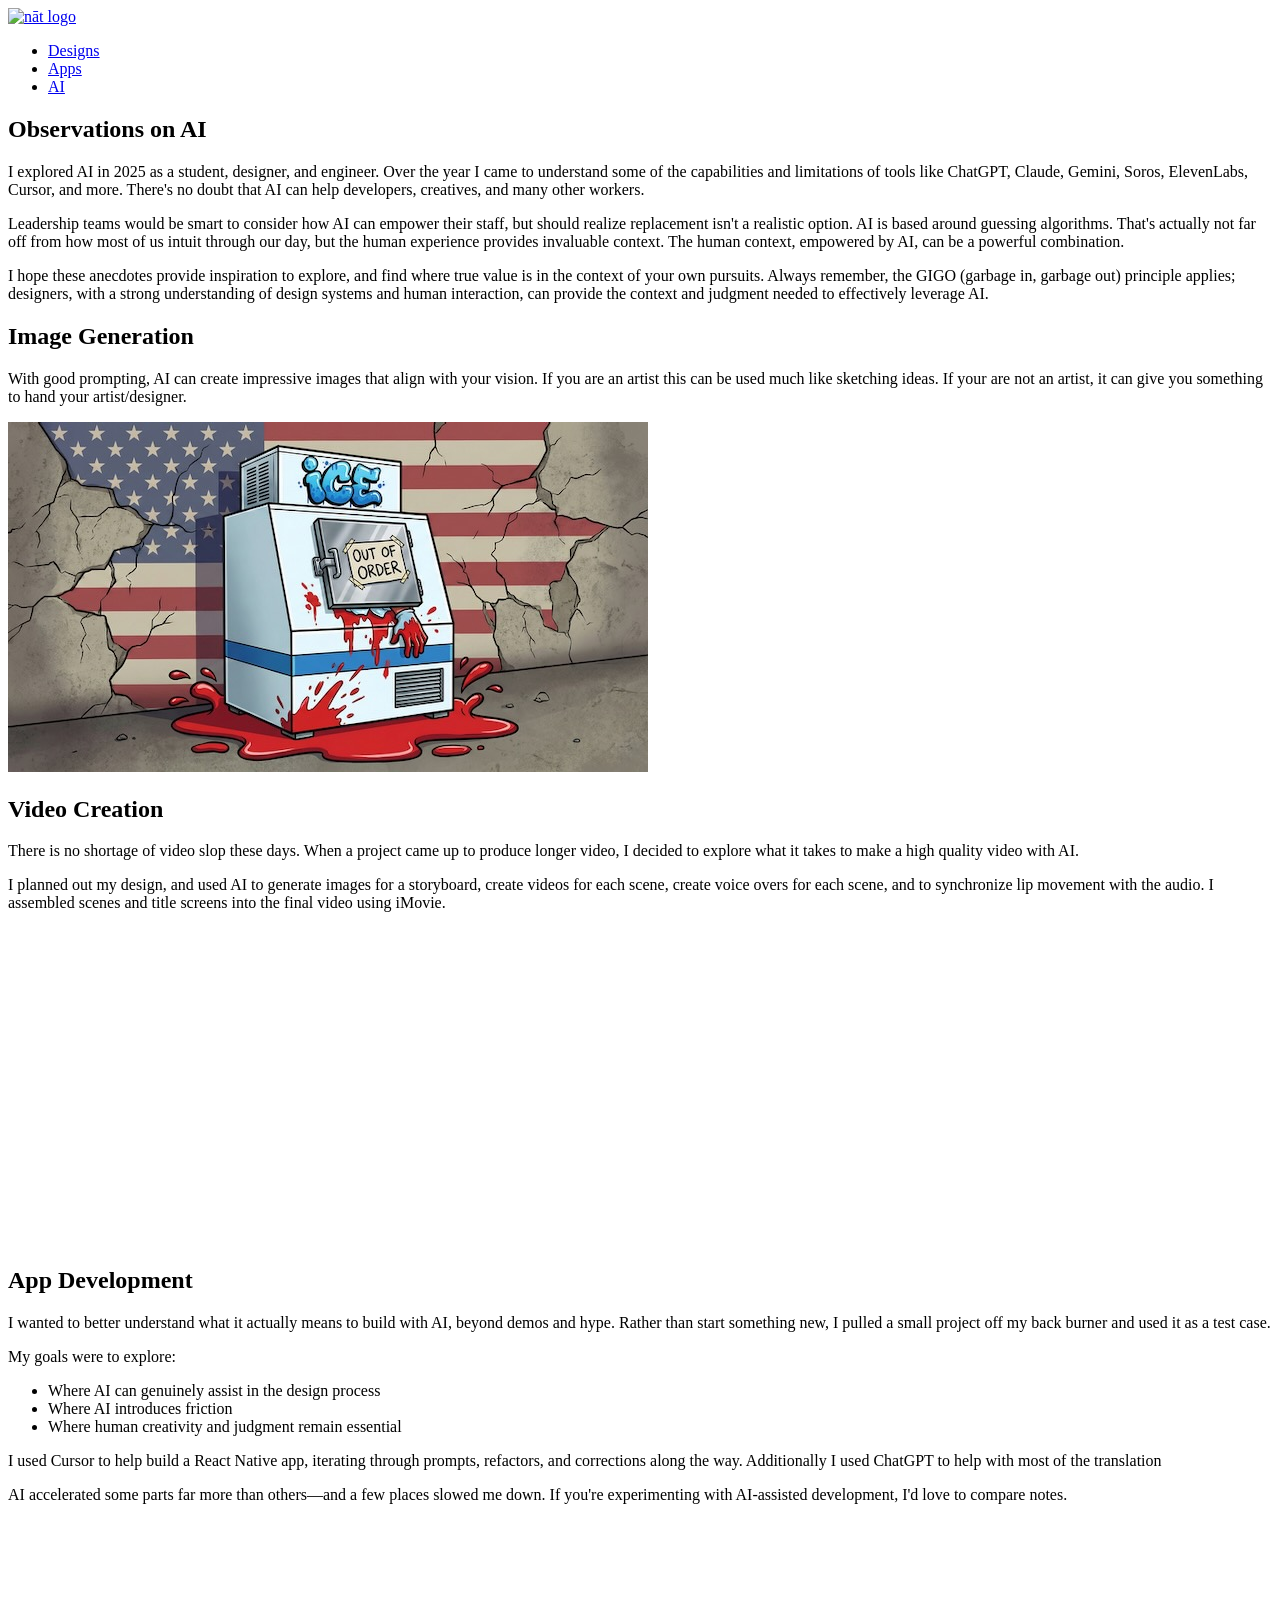
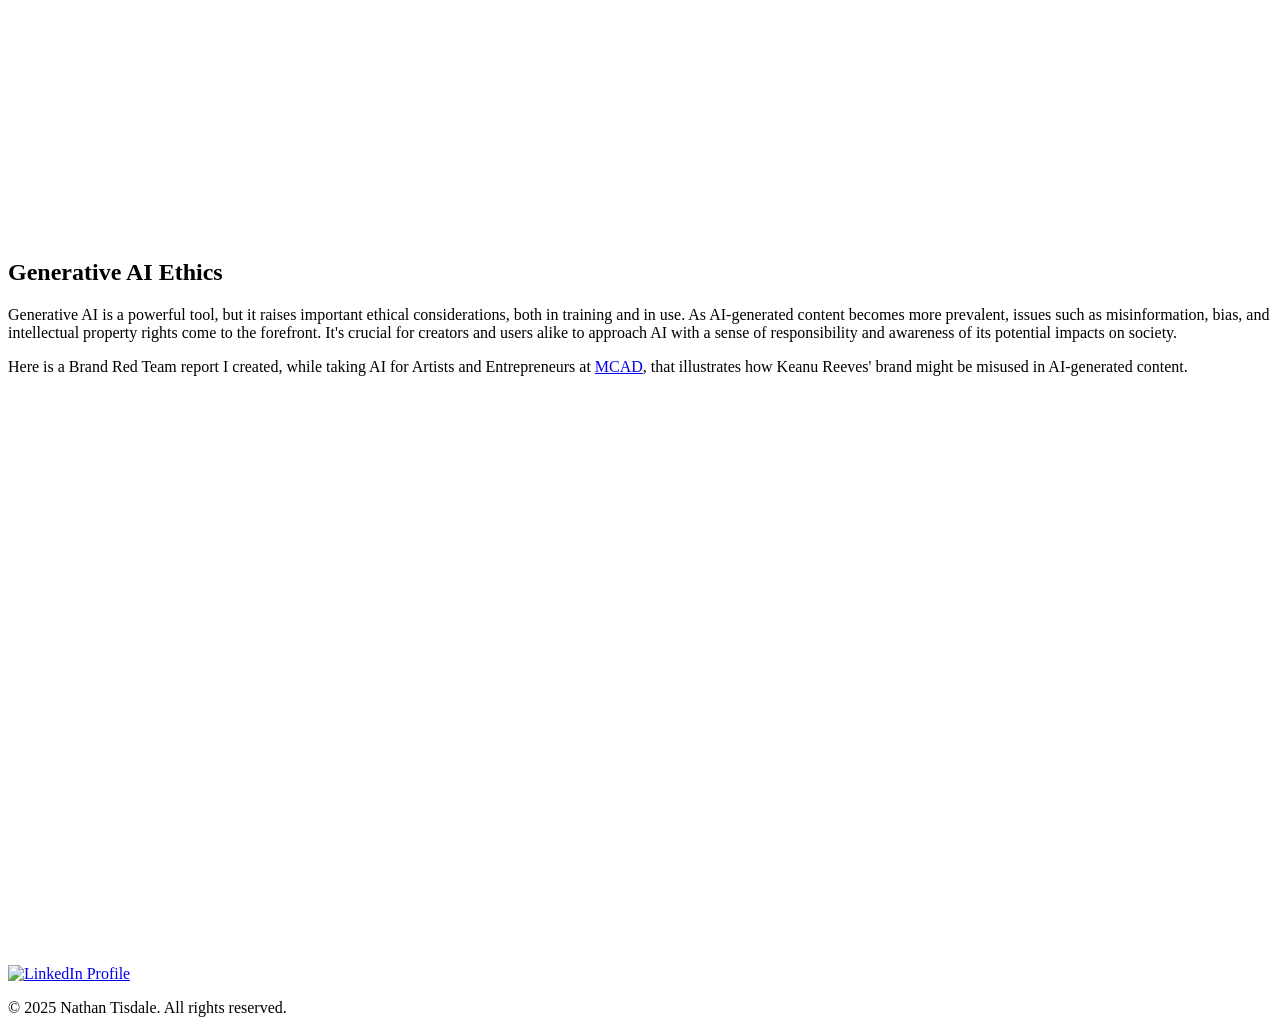
==== ai.html @ 92dbc044 "Add image generation section to ai.html" ====
<!DOCTYPE html>
<html lang="en">
<head>
    <meta charset="UTF-8">
    <meta name="viewport" content="width=device-width, initial-scale=1.0">
    <title>nāt</title>
    <link rel="stylesheet" href="css/main.css">
</head>
<body>
    <header>
      <div class="logo">
        <a href="index.html">
          <img src="img/nat-logo-white.png" alt="nāt logo">
        </a>
      </div>
      <nav>
        <ul>
          <li><a href="design.html">Designs</a></li>
          <li><a href="apps.html">Apps</a></li>
          <li><a href="ai.html" class="active">AI</a></li>
        </ul>
      </nav>
    </header>

    <main class="content-section">
      <section class="intro">
        <h1>Observations on AI</h1>
        <p>I explored AI in 2025 as a student, designer, and engineer.
          Over the year I came to understand some of the capabilities and limitations of tools like ChatGPT, Claude, Gemini, Soros, ElevenLabs, Cursor, and more.
          There's no doubt that AI can help developers, creatives, and many other workers.</p>
        <p>Leadership teams would be smart to consider how AI can empower their staff, but should realize replacement isn't a realistic option.
          AI is based around guessing algorithms.
          That's actually not far off from how most of us intuit through our day, but the human experience provides invaluable context.
          The human context, empowered by AI, can be a powerful combination.</p>
        <p>I hope these anecdotes provide inspiration to explore, and find where true value is in the context of your own pursuits. 
          Always remember, the GIGO (garbage in, garbage out) principle applies; 
          designers, with a strong understanding of design systems and human interaction, can provide the context and judgment needed to effectively leverage AI.</p>
      </section>

      <section class="content-section" id="image-generation">
        <div class="content-layout">
          <div class="content-text">
            <h2>Image Generation</h2>
            <p>With good prompting, AI can create impressive images that align with your vision.  If you are an artist this can be used much like sketching ideas.  If your are not an artist, it can give you something to hand your artist/designer.</p>

          </div>
          <div class="content-image">
            <img id="ice" src="img/ice-out-of-order.jpeg"  alt="AI generated protest art of ICE showing 'Out of Order' sign on bloodied ice machine">
          </div>
        </div>
      </section>

      <section class="content-section">
        <div class="content-layout">
          <div class="content-text">
            <h2>Video Creation</h2>
            <p>There is no shortage of video slop these days. When a project came up to produce longer video, I decided to explore what it takes to make a high quality video with AI.</p>
            <p>I planned out my design, and used AI to generate images for a storyboard, create videos for each scene, create voice overs for each scene, and to synchronize lip movement with the audio.  
              I assembled scenes and title screens into the final video using iMovie.</p>

          </div>
          <div class="content-image">
            <iframe width="560" height="315" src="https://www.youtube.com/embed/jMjS50dp0-o" frameborder="0" allow="accelerometer; autoplay; clipboard-write; encrypted-media; gyroscope; picture-in-picture" allowfullscreen></iframe>
          </div>
        </div>
      </section>

      <section class="content-section">
        <div class="content-layout">
          <div class="content-text">
            <h2>App Development</h2>
            <p>I wanted to better understand what it actually means to build with AI, beyond demos and hype.
              Rather than start something new, I pulled a small project off my back burner and used it as a test case.</p>
            <p>My goals were to explore:</p>
            <ul>
              <li>Where AI can genuinely assist in the design process</li>
              <li>Where AI introduces friction</li>
              <li>Where human creativity and judgment remain essential</li>
            </ul>
            <p>I used Cursor to help build a React Native app, iterating through prompts, refactors, and corrections along the way.
              Additionally I used ChatGPT to help with most of the translation</p>
            <p>AI accelerated some parts far more than others—and a few places slowed me down.
              If you're experimenting with AI-assisted development, I'd love to compare notes.</p>
          </div>
          <div class="content-image">
            <iframe width="560" height="315" src="https://www.youtube.com/embed/uD-4ToYa-Iw" frameborder="0" allow="accelerometer; autoplay; clipboard-write; encrypted-media; gyroscope; picture-in-picture" allowfullscreen></iframe>
          </div>
        </div>
      </section>
    </main>

    <section class="content-section">
      <div class="content-layout">
        <div class="content-text">
          <h2>Generative AI Ethics</h2>
          <p>Generative AI is a powerful tool, but it raises important ethical considerations, both in training and in use.
            As AI-generated content becomes more prevalent, issues such as misinformation, bias, and intellectual property rights come to the forefront.
            It's crucial for creators and users alike to approach AI with a sense of responsibility and awareness of its potential impacts on society.</p>
            <p>Here is a Brand Red Team report I created, while taking AI for Artists and Entrepreneurs at <a href="https://www.mcad.edu">MCAD</a>, that illustrates how Keanu Reeves' brand might be misused in AI-generated content.</p>
        </div>
        <div class="content-image">
          <iframe src="https://docs.google.com/presentation/d/1Rf44W2pKDdXkBbDXOlK6AQ2WG7LC0Psul1QHi9YqfaA/embed?start=false&loop=false&delayms=3000" frameborder="0" width="960" height="569" allowfullscreen="true" mozallowfullscreen="true" webkitallowfullscreen="true"></iframe>
        </div>
      </div>
    </section>

    <footer>
      <a id="footer.links" href="https://www.linkedin.com/in/nathantisdale">
        <img src="img/InBug-White.png" alt="LinkedIn Profile">
      </a>
      <p id="footer.copyright">&copy; 2025 Nathan Tisdale. All rights reserved.</p>
    </footer>
</body>
</html>
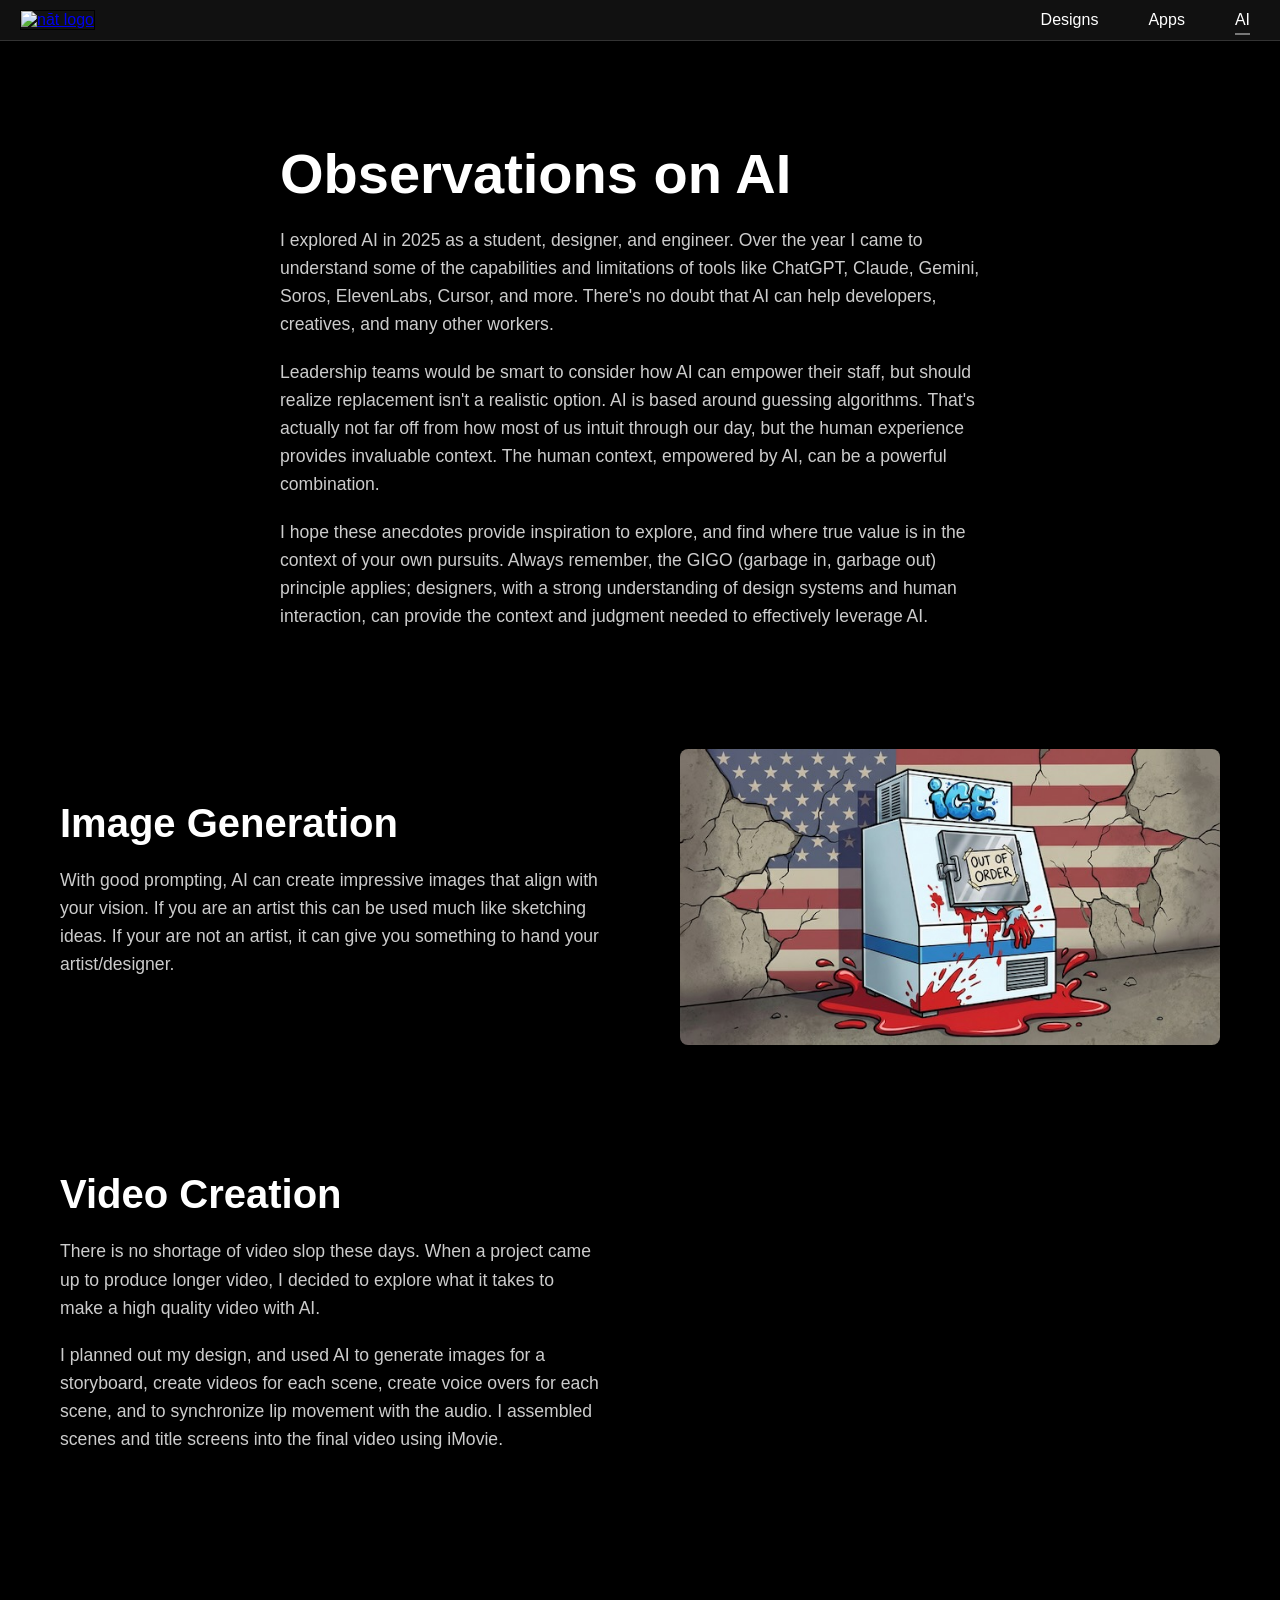
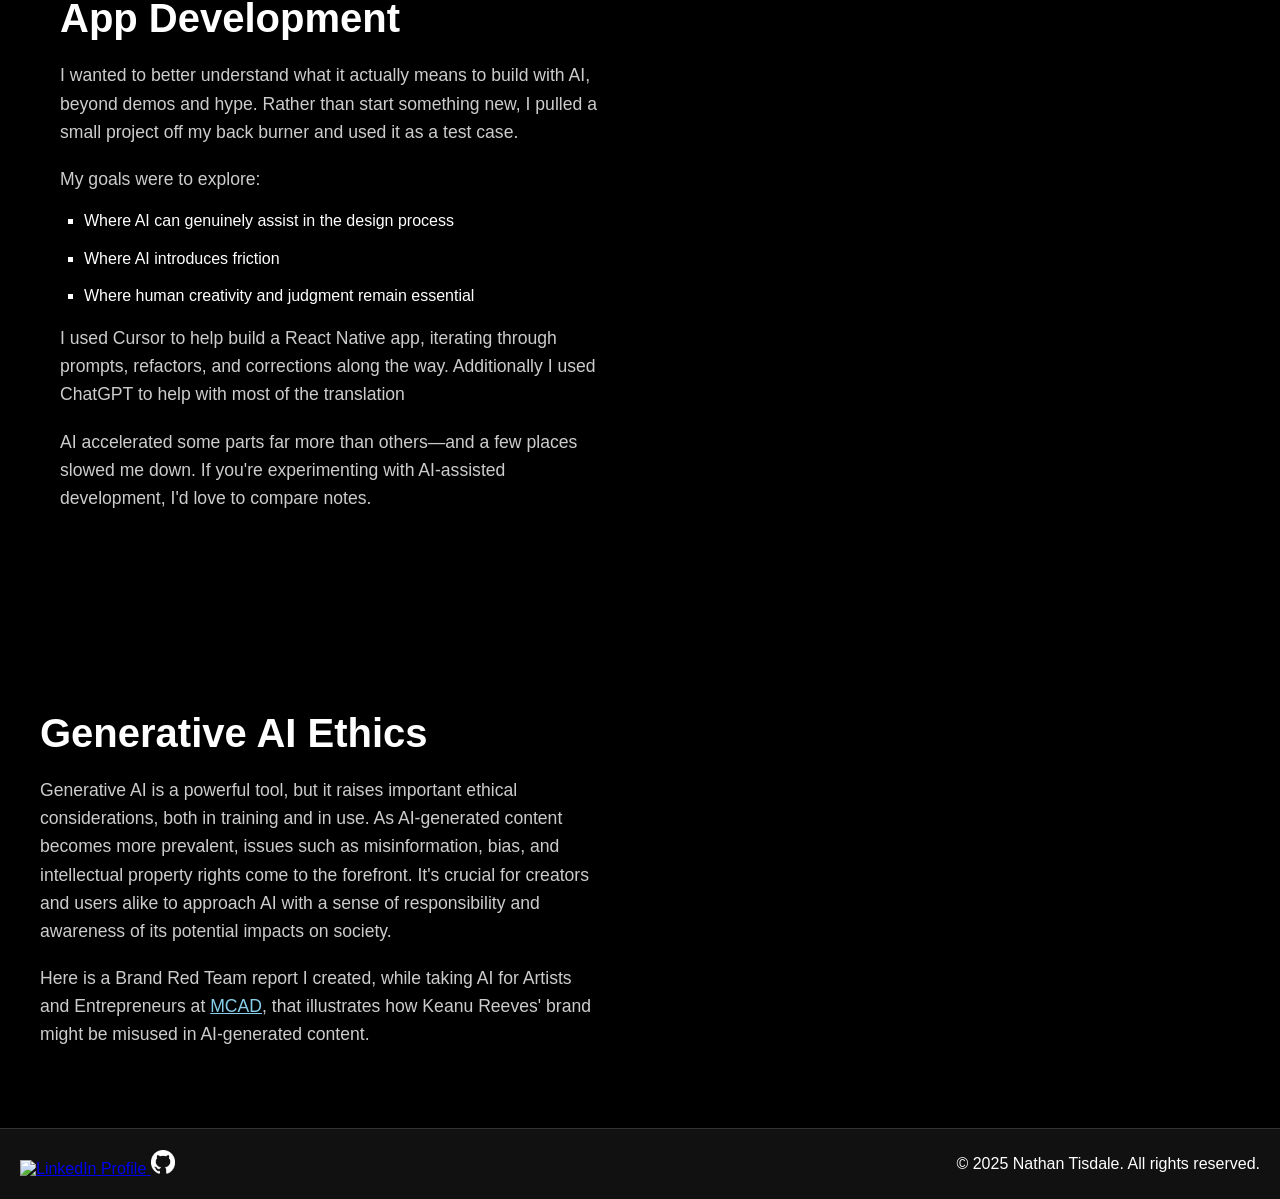
==== commit bd2c2096: "Adding GitHub link" ====
--- a/ai.html
+++ b/ai.html
@@ -105,9 +105,14 @@
     </section>
 
     <footer>
-      <a id="footer.links" href="https://www.linkedin.com/in/nathantisdale">
-        <img src="img/InBug-White.png" alt="LinkedIn Profile">
-      </a>
+      <div id="footer.links">
+        <a href="https://www.linkedin.com/in/nathantisdale">
+          <img src="img/InBug-White.png" alt="LinkedIn Profile">
+        </a>
+        <a href="https://github.com/natisdale">
+          <img src="img/GitHub_Invertocat_White.png" alt="GitHub Profile">
+        </a>
+      </div>
       <p id="footer.copyright">&copy; 2025 Nathan Tisdale. All rights reserved.</p>
     </footer>
 </body>
--- a/css/main.css
+++ b/css/main.css
@@ -0,0 +1,333 @@
+body {
+  margin: 0;
+  padding: 0;
+  font-family: Arial, sans-serif;
+  background-color: #000000;
+  color: #ffffff;
+}
+
+#splash {
+  position: fixed;
+  top: 0;
+  left: 0;
+  width: 100vw;
+  height: 100vh;
+  background-color: #000000;
+  display: flex;
+  justify-content: center;
+  align-items: center;
+  z-index: 10000;
+  animation: splashAnimation 3s ease-in-out forwards;
+}
+
+#splash img {
+  width: 400px;
+  height: auto;
+  animation: logoAnimation 3s ease-in-out forwards;
+}
+
+header {
+  display: flex;
+  justify-content: space-between;
+  align-items: center;
+  background-color: #111111;
+  border-bottom: 1px solid #333333;
+  padding: 10px 20px;
+  position: relative;
+  z-index: 1001;
+}
+
+.logo img {
+  height: 40px;
+  width: auto;
+  transition: opacity 0.3s ease;
+}
+
+.logo a {
+  position: relative;
+  display: inline-block;
+    border: 1px solid black;
+
+}
+
+.logo a::after {
+  content: "";
+  position: absolute;
+  top: 0;
+  left: 0;
+  width: 100%;
+  height: 100%;
+  background-image: url('../img/nat-logo-black.png');
+  background-size: contain;
+  background-repeat: no-repeat;
+  background-position: center;
+  opacity: 0;
+  transition: opacity 0.3s ease;
+}
+
+.logo a:hover::after {
+  opacity: 1;
+}
+
+.logo a:hover img {
+  opacity: 0;
+}
+
+.logo a:hover {
+  border: 1px solid white;
+  background-color: white;
+}
+
+nav ul {
+  list-style: none;
+  margin: 0;
+  padding: 0;
+  display: flex;
+  gap: 30px;
+  align-items: center;
+}
+nav a {
+  color: #ffffff;
+  text-decoration: none;
+  margin: 0 10px;
+  padding-bottom: 5px;
+  border-bottom: 2px solid transparent;
+  transition: border-bottom-color 0.2s ease, font-style 0.2s ease;
+}
+
+nav a:hover {
+  font-style: italic;
+}
+
+nav a.active {
+  border-bottom-color: #777777;
+}
+
+/* Mobile screens - reduce nav gap */
+@media (max-width: 767px) {
+  nav ul {
+    gap: 10px;
+  }
+}
+
+/* Content section - used for main content containers and sections */
+.content-section {
+  padding: 60px 20px;
+  max-width: 1200px;
+  margin: 0 auto;
+}
+
+/* Content layout - flex container for text/image layouts */
+.content-layout {
+  display: flex;
+  flex-direction: column;
+  gap: 40px;
+  align-items: center;
+}
+
+.content-text h1,
+.content-text h2 {
+  margin: 0 0 20px 0;
+  color: #ffffff;
+}
+
+.content-text h2 {
+  font-size: 2.5rem;
+}
+
+.content-text p {
+  font-size: 1.1rem;
+  line-height: 1.6;
+  color: #cccccc;
+  margin: 1.2rem 0;
+}
+
+.content-text ul {
+  list-style-type: square;
+  margin: 0;
+  padding-left: 1.5rem;
+}
+
+.content-text li {
+  margin: 1.2rem 0;
+}
+
+.content-text a {
+  color: #87CEEB;
+}
+
+.content-image img {
+  max-width: 100%;
+  height: auto;
+  border-radius: 8px;
+}
+
+.content-image iframe {
+  max-width: 100%;
+  height: auto;
+  aspect-ratio: 16/9;
+  border-radius: 8px;
+}
+
+/* Medium and large screens - 2 columns */
+@media (min-width: 768px) {
+  .content-layout {
+    flex-direction: row;
+    align-items: center;
+    text-align: left;
+  }
+
+  .content-text {
+    flex: 1;
+    padding-right: 40px;
+  }
+
+  .content-image {
+    flex: 1;
+  }
+}
+
+.intro {
+  padding: 40px 20px;
+  max-width: 1200px;
+  margin: 0 auto;
+}
+
+.intro h1 {
+  font-size: 3.5rem;
+  margin: 0 0 20px 0;
+  color: #ffffff;
+}
+
+.intro p {
+  font-size: 1.1rem;
+  line-height: 1.6;
+  color: #cccccc;
+  margin: 1.2rem 0;
+}
+
+/* Medium screens - 80% width */
+@media (min-width: 768px) and (max-width: 1199px) {
+  .intro {
+    width: 80%;
+  }
+}
+
+/* Large screens - 60% width */
+@media (min-width: 1200px) {
+  .intro {
+    width: 60%;
+  }
+}
+
+.poster-images {
+  display: flex;
+  gap: 20px;
+  justify-content: center;
+  flex-wrap: wrap;
+}
+
+.poster-image {
+  flex: 1;
+  max-width: 300px;
+}
+
+.poster-image img {
+  width: 100%;
+  height: auto;
+  border-radius: 8px;
+}
+
+.poster-image figcaption {
+  text-align: center;
+  margin-top: 10px;
+  color: #cccccc;
+  font-size: 1rem;
+}
+
+footer {
+  display: flex;
+  justify-content: space-between;
+  align-items: center;
+  padding: 10px 20px;
+  background-color: #111111;
+  border-top: 1px solid #333333;
+}
+footer > a {
+  color: #ffffff;
+  text-decoration: none;
+  margin: 0 10px;
+}
+
+footer a img {
+  height: 1.5rem;
+  width: auto;
+}
+footer.links {
+  font-size: 14px;
+  background-color: #111111;
+  border-top: 1px solid #333333;
+  color: #ffffff;
+}
+#footer.copyright {
+  float: right;
+  font-size: 14px;
+  background-color: #111111;
+  border-top: 1px solid #333333;
+}
+
+@keyframes splashAnimation {
+  0% {
+    opacity: 1;
+  }
+  99% {
+    opacity: 1;
+  }
+  100% {
+    opacity: 0;
+    visibility: hidden;
+  }
+}
+
+@keyframes logoAnimation {
+  0% {
+    width: 400px;
+    transform: translate(0, 0);
+  }
+  99% {
+    width: 40px;
+    transform: translate(calc(-50vw + 40px), calc(-50vh + 30px));
+  }
+  100% {
+    width: 40px;
+    transform: translate(calc(-50vw + 40px), calc(-50vh + 30px));
+    opacity: 0;
+  }
+}
+
+@keyframes logoAnimationMobile {
+  0% {
+    width: 80vw;
+    max-width: 300px;
+    transform: translate(0, 0);
+  }
+  99% {
+    width: 40px;
+    transform: translate(calc(-50vw + 40px), calc(-50vh + 30px));
+    opacity: 1;
+  }
+  100% {
+    width: 40px;
+    transform: translate(calc(-50vw + 40px), calc(-50vh + 30px));
+    opacity: 0;
+  }
+}
+
+/* Mobile screens - use responsive logo size that fits screen */
+@media (max-width: 767px) {
+  #splash img {
+    width: 80vw;
+    max-width: 300px;
+    animation: logoAnimationMobile 3s ease-in-out forwards;
+  }
+}
